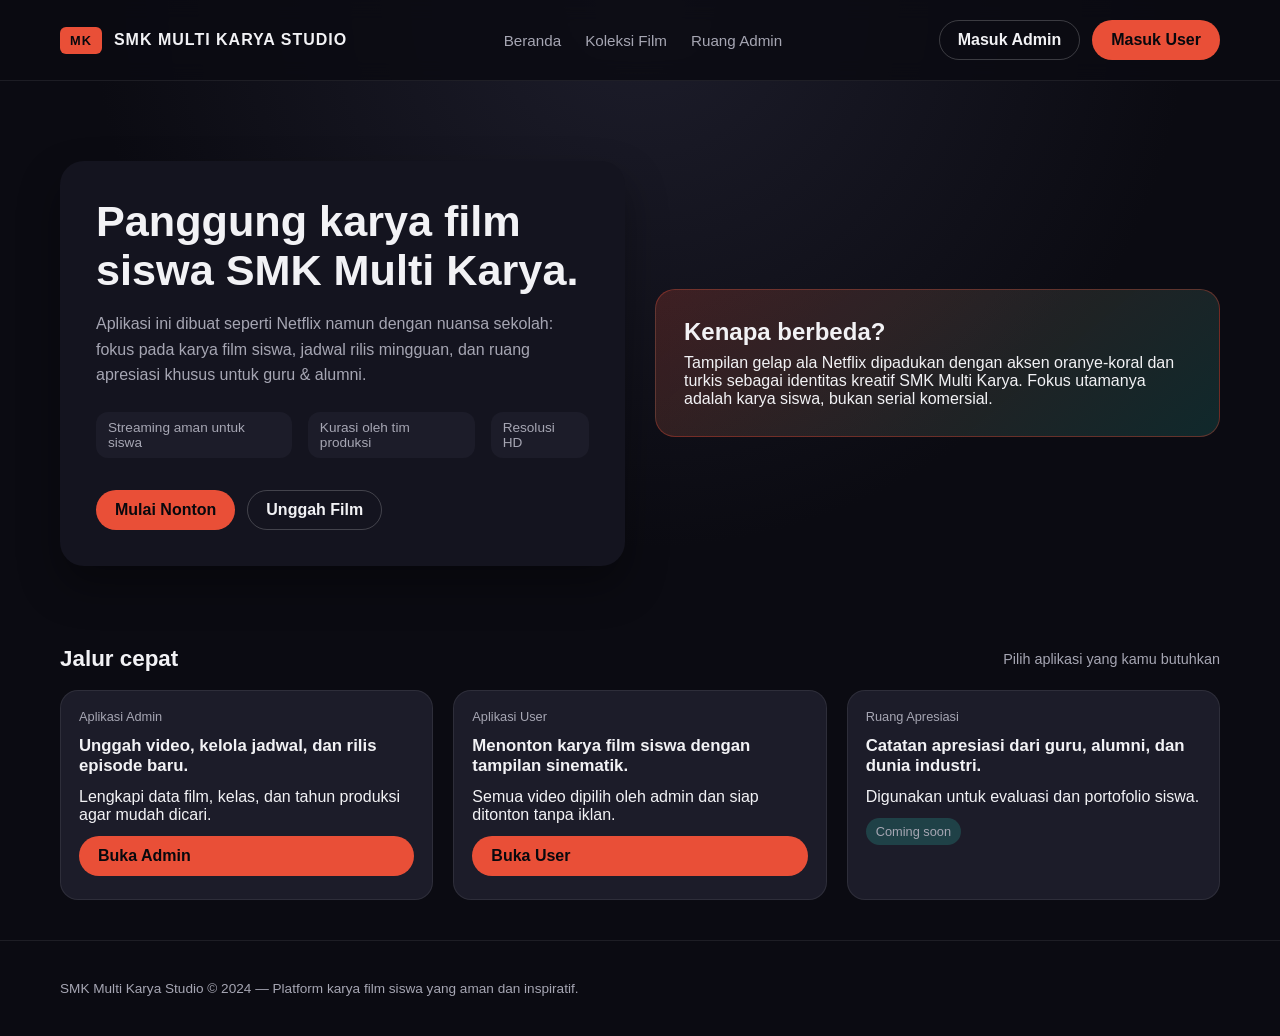
==== index.html @ c78f4619 "Add SMK Multi Karya streaming layouts" ====
<!DOCTYPE html>
<html lang="id">
<head>
  <meta charset="UTF-8" />
  <meta http-equiv="X-UA-Compatible" content="IE=edge" />
  <meta name="viewport" content="width=device-width, initial-scale=1.0" />
  <title>SMK Multi Karya Studio</title>
  <link rel="stylesheet" href="styles.css" />
</head>
<body>
  <header>
    <div class="navbar">
      <div class="brand">
        <span class="brand-badge">MK</span>
        <span>SMK MULTI KARYA STUDIO</span>
      </div>
      <nav class="nav-links">
        <a href="user.html">Beranda</a>
        <a href="user.html#koleksi">Koleksi Film</a>
        <a href="admin.html">Ruang Admin</a>
      </nav>
      <div class="nav-actions">
        <a class="button outline" href="admin.html">Masuk Admin</a>
        <a class="button" href="user.html">Masuk User</a>
      </div>
    </div>
  </header>

  <main>
    <section class="hero">
      <div class="hero-card">
        <h1>Panggung karya film siswa SMK Multi Karya.</h1>
        <p>
          Aplikasi ini dibuat seperti Netflix namun dengan nuansa sekolah: fokus pada karya film siswa, jadwal rilis
          mingguan, dan ruang apresiasi khusus untuk guru &amp; alumni.
        </p>
        <div class="hero-highlight">
          <span>Streaming aman untuk siswa</span>
          <span>Kurasi oleh tim produksi</span>
          <span>Resolusi HD</span>
        </div>
        <div class="nav-actions">
          <a class="button" href="user.html">Mulai Nonton</a>
          <a class="button outline" href="admin.html">Unggah Film</a>
        </div>
      </div>
      <div class="banner">
        <h2>Kenapa berbeda?</h2>
        <p>
          Tampilan gelap ala Netflix dipadukan dengan aksen oranye-koral dan turkis sebagai identitas kreatif SMK Multi
          Karya. Fokus utamanya adalah karya siswa, bukan serial komersial.
        </p>
      </div>
    </section>

    <section class="grid-section">
      <div class="section-title">
        <h3>Jalur cepat</h3>
        <span>Pilih aplikasi yang kamu butuhkan</span>
      </div>
      <div class="card-grid">
        <div class="card">
          <span>Aplikasi Admin</span>
          <strong>Unggah video, kelola jadwal, dan rilis episode baru.</strong>
          <p>Lengkapi data film, kelas, dan tahun produksi agar mudah dicari.</p>
          <a class="button" href="admin.html">Buka Admin</a>
        </div>
        <div class="card">
          <span>Aplikasi User</span>
          <strong>Menonton karya film siswa dengan tampilan sinematik.</strong>
          <p>Semua video dipilih oleh admin dan siap ditonton tanpa iklan.</p>
          <a class="button" href="user.html">Buka User</a>
        </div>
        <div class="card">
          <span>Ruang Apresiasi</span>
          <strong>Catatan apresiasi dari guru, alumni, dan dunia industri.</strong>
          <p>Digunakan untuk evaluasi dan portofolio siswa.</p>
          <span class="tag">Coming soon</span>
        </div>
      </div>
    </section>
  </main>

  <footer>
    <p>SMK Multi Karya Studio &copy; 2024 — Platform karya film siswa yang aman dan inspiratif.</p>
  </footer>
</body>
</html>
---- styles.css ----
:root {
  color-scheme: dark;
  --bg: #0b0b12;
  --panel: #14141f;
  --panel-alt: #1c1c29;
  --text: #f2f2f5;
  --muted: #a6a6b3;
  --accent: #e94f37;
  --accent-soft: #ff8f6b;
  --success: #2dd4bf;
}

* {
  box-sizing: border-box;
  margin: 0;
  padding: 0;
  font-family: "Segoe UI", Tahoma, Geneva, Verdana, sans-serif;
}

body {
  background: radial-gradient(circle at top, #1d1d2b 0%, #0b0b12 45%);
  color: var(--text);
  min-height: 100vh;
}

a {
  color: inherit;
  text-decoration: none;
}

header {
  position: sticky;
  top: 0;
  z-index: 10;
  background: rgba(11, 11, 18, 0.85);
  backdrop-filter: blur(10px);
  border-bottom: 1px solid rgba(255, 255, 255, 0.08);
}

.navbar {
  display: flex;
  align-items: center;
  justify-content: space-between;
  padding: 20px 60px;
}

.brand {
  display: flex;
  align-items: center;
  gap: 12px;
  font-weight: 700;
  letter-spacing: 1px;
}

.brand-badge {
  background: var(--accent);
  color: #08080d;
  padding: 6px 10px;
  border-radius: 6px;
  font-size: 0.8rem;
}

.nav-links {
  display: flex;
  gap: 24px;
  font-size: 0.95rem;
  color: var(--muted);
}

.nav-actions {
  display: flex;
  gap: 12px;
  align-items: center;
}

.button {
  padding: 10px 18px;
  border-radius: 999px;
  border: 1px solid transparent;
  font-weight: 600;
  cursor: pointer;
  transition: 0.2s ease;
  background: var(--accent);
  color: #08080d;
}

.button.outline {
  background: transparent;
  border: 1px solid rgba(255, 255, 255, 0.2);
  color: var(--text);
}

.button:hover {
  transform: translateY(-1px);
  box-shadow: 0 8px 24px rgba(233, 79, 55, 0.35);
}

.hero {
  display: grid;
  grid-template-columns: repeat(auto-fit, minmax(280px, 1fr));
  gap: 30px;
  padding: 80px 60px 40px;
  align-items: center;
}

.hero-card {
  background: var(--panel);
  border-radius: 24px;
  padding: 36px;
  box-shadow: 0 20px 40px rgba(0, 0, 0, 0.35);
}

.hero-card h1 {
  font-size: 2.7rem;
  margin-bottom: 16px;
}

.hero-card p {
  color: var(--muted);
  margin-bottom: 24px;
  line-height: 1.6;
}

.hero-highlight {
  display: flex;
  gap: 16px;
  align-items: center;
  color: var(--muted);
  margin-bottom: 32px;
}

.hero-highlight span {
  background: var(--panel-alt);
  padding: 8px 12px;
  border-radius: 12px;
  font-size: 0.85rem;
}

.banner {
  background: linear-gradient(140deg, rgba(233, 79, 55, 0.2), rgba(45, 212, 191, 0.15));
  border: 1px solid rgba(233, 79, 55, 0.35);
  padding: 28px;
  border-radius: 20px;
}

.banner h2 {
  font-size: 1.5rem;
  margin-bottom: 8px;
}

.grid-section {
  padding: 40px 60px;
}

.section-title {
  display: flex;
  align-items: center;
  justify-content: space-between;
  margin-bottom: 18px;
}

.section-title h3 {
  font-size: 1.4rem;
}

.section-title span {
  color: var(--muted);
  font-size: 0.9rem;
}

.card-grid {
  display: grid;
  grid-template-columns: repeat(auto-fit, minmax(220px, 1fr));
  gap: 20px;
}

.card {
  background: var(--panel-alt);
  border-radius: 18px;
  padding: 18px;
  border: 1px solid rgba(255, 255, 255, 0.08);
  display: flex;
  flex-direction: column;
  gap: 12px;
  min-height: 210px;
}

.card span {
  font-size: 0.8rem;
  color: var(--muted);
}

.card strong {
  font-size: 1.05rem;
}

.tag {
  display: inline-flex;
  align-items: center;
  gap: 6px;
  background: rgba(45, 212, 191, 0.2);
  color: var(--success);
  padding: 6px 10px;
  border-radius: 999px;
  font-size: 0.75rem;
  width: fit-content;
}

.upload-box {
  border: 2px dashed rgba(233, 79, 55, 0.4);
  border-radius: 20px;
  padding: 28px;
  text-align: center;
  color: var(--muted);
  display: flex;
  flex-direction: column;
  gap: 12px;
}

.upload-box strong {
  color: var(--text);
  font-size: 1.1rem;
}

.form-row {
  display: grid;
  grid-template-columns: repeat(auto-fit, minmax(200px, 1fr));
  gap: 14px;
}

input,
select {
  background: var(--panel);
  color: var(--text);
  border: 1px solid rgba(255, 255, 255, 0.12);
  border-radius: 12px;
  padding: 12px 14px;
}

footer {
  padding: 40px 60px;
  color: var(--muted);
  border-top: 1px solid rgba(255, 255, 255, 0.08);
  font-size: 0.85rem;
}

.media-row {
  display: grid;
  grid-template-columns: repeat(auto-fit, minmax(160px, 1fr));
  gap: 16px;
}

.media-tile {
  background: linear-gradient(160deg, rgba(255, 255, 255, 0.05), rgba(255, 255, 255, 0));
  border-radius: 16px;
  padding: 16px;
  border: 1px solid rgba(255, 255, 255, 0.08);
  display: flex;
  flex-direction: column;
  gap: 10px;
}

.media-tile .thumb {
  height: 110px;
  border-radius: 12px;
  background: linear-gradient(120deg, rgba(233, 79, 55, 0.5), rgba(45, 212, 191, 0.3));
  display: flex;
  align-items: center;
  justify-content: center;
  font-weight: 700;
  letter-spacing: 1px;
}

.media-tile p {
  color: var(--muted);
  font-size: 0.8rem;
  line-height: 1.4;
}

.badge {
  background: rgba(255, 143, 107, 0.2);
  color: var(--accent-soft);
  padding: 6px 10px;
  border-radius: 999px;
  font-size: 0.7rem;
  width: fit-content;
}

@media (max-width: 900px) {
  .navbar,
  .hero,
  .grid-section,
  footer {
    padding-left: 24px;
    padding-right: 24px;
  }

  .nav-links {
    display: none;
  }
}
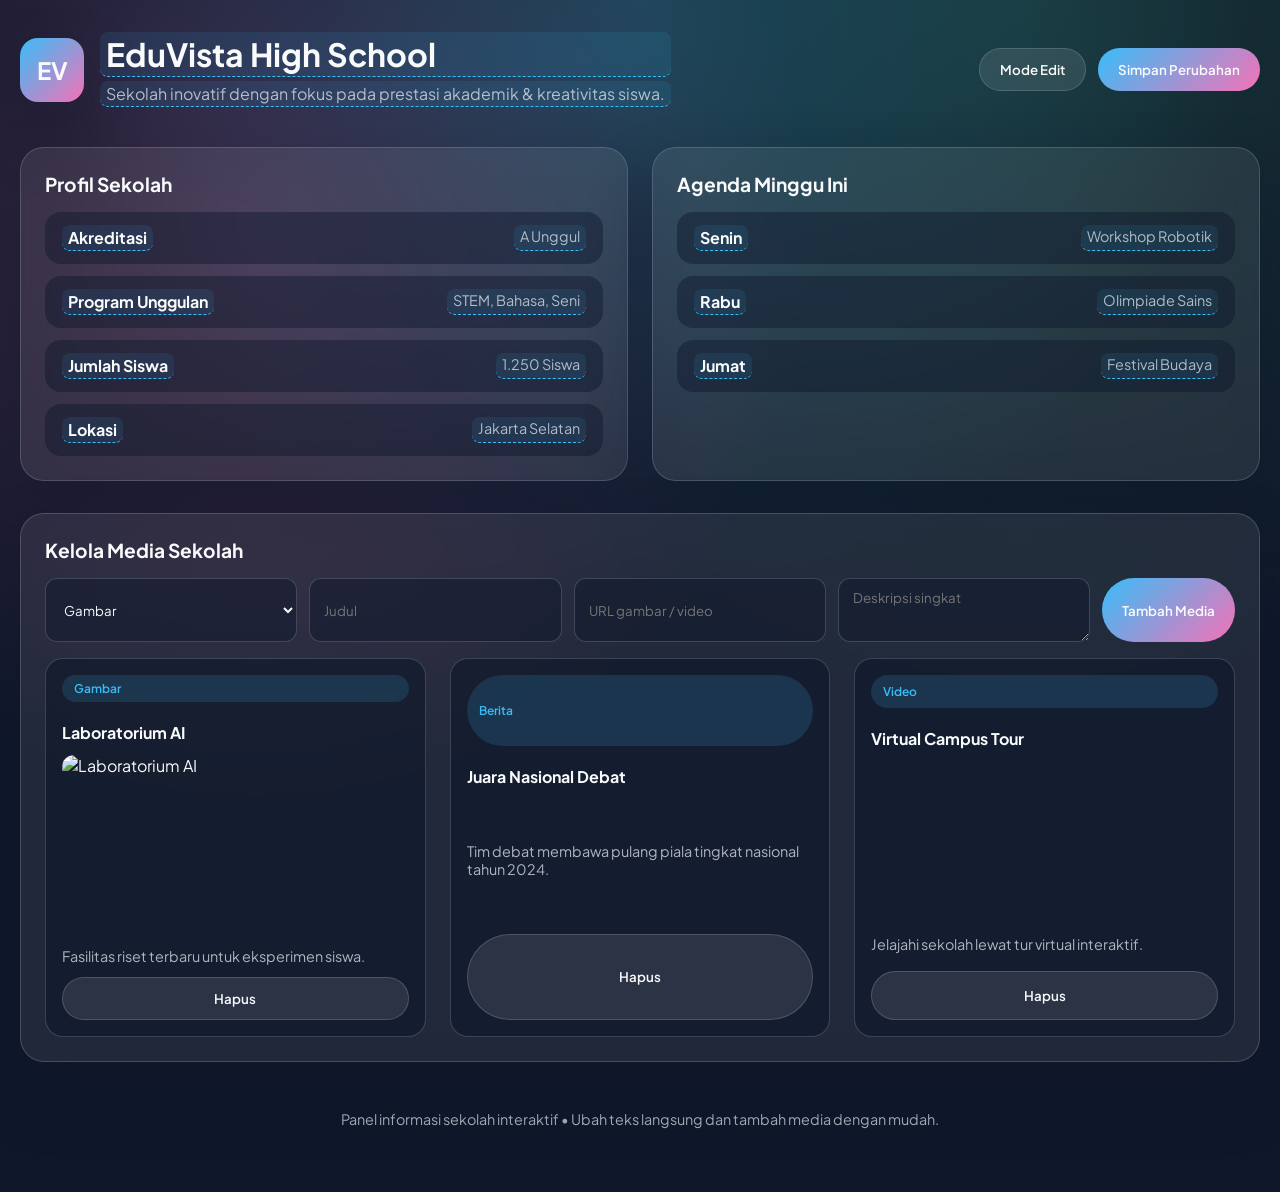
==== commit f95d3927: "Add editable school info web app" ====
--- a/index.html
+++ b/index.html
@@ -2,87 +2,462 @@
 <html lang="id">
 <head>
   <meta charset="UTF-8" />
-  <meta http-equiv="X-UA-Compatible" content="IE=edge" />
   <meta name="viewport" content="width=device-width, initial-scale=1.0" />
-  <title>SMK Multi Karya Studio</title>
-  <link rel="stylesheet" href="styles.css" />
+  <title>EduVista School Hub</title>
+  <link rel="preconnect" href="https://fonts.googleapis.com" />
+  <link rel="preconnect" href="https://fonts.gstatic.com" crossorigin />
+  <link
+    href="https://fonts.googleapis.com/css2?family=Plus+Jakarta+Sans:wght@300;400;500;600;700&display=swap"
+    rel="stylesheet"
+  />
+  <style>
+    :root {
+      --bg: #0f172a;
+      --card: rgba(255, 255, 255, 0.08);
+      --muted: rgba(226, 232, 240, 0.75);
+      --accent: #38bdf8;
+      --accent-2: #f472b6;
+      --accent-3: #4ade80;
+      --border: rgba(148, 163, 184, 0.3);
+      --shadow: 0 30px 60px rgba(15, 23, 42, 0.45);
+    }
+
+    * {
+      box-sizing: border-box;
+      margin: 0;
+      padding: 0;
+      font-family: "Plus Jakarta Sans", sans-serif;
+    }
+
+    body {
+      min-height: 100vh;
+      background: radial-gradient(circle at top, rgba(56, 189, 248, 0.2), transparent 45%),
+        radial-gradient(circle at 20% 20%, rgba(244, 114, 182, 0.2), transparent 40%),
+        radial-gradient(circle at 80% 0%, rgba(74, 222, 128, 0.15), transparent 45%),
+        var(--bg);
+      color: #f8fafc;
+      padding: 32px 20px 64px;
+    }
+
+    header {
+      display: flex;
+      flex-wrap: wrap;
+      align-items: center;
+      justify-content: space-between;
+      gap: 24px;
+      margin-bottom: 40px;
+    }
+
+    .brand {
+      display: flex;
+      align-items: center;
+      gap: 16px;
+    }
+
+    .brand-mark {
+      width: 64px;
+      height: 64px;
+      border-radius: 18px;
+      background: linear-gradient(135deg, var(--accent), var(--accent-2));
+      display: grid;
+      place-items: center;
+      font-weight: 700;
+      font-size: 24px;
+      box-shadow: var(--shadow);
+    }
+
+    .brand h1 {
+      font-size: clamp(1.8rem, 2.5vw, 2.8rem);
+      margin-bottom: 4px;
+    }
+
+    .brand p {
+      color: var(--muted);
+    }
+
+    .cta {
+      display: flex;
+      gap: 12px;
+      flex-wrap: wrap;
+    }
+
+    .btn {
+      border: none;
+      padding: 12px 20px;
+      border-radius: 999px;
+      font-weight: 600;
+      cursor: pointer;
+      transition: transform 0.2s ease, box-shadow 0.2s ease;
+      background: rgba(255, 255, 255, 0.1);
+      color: #f8fafc;
+      border: 1px solid var(--border);
+    }
+
+    .btn.primary {
+      background: linear-gradient(135deg, var(--accent), var(--accent-2));
+      border: none;
+    }
+
+    .btn:hover {
+      transform: translateY(-2px);
+      box-shadow: 0 15px 30px rgba(15, 23, 42, 0.35);
+    }
+
+    .grid {
+      display: grid;
+      gap: 24px;
+    }
+
+    .grid.two {
+      grid-template-columns: repeat(auto-fit, minmax(280px, 1fr));
+    }
+
+    .grid.three {
+      grid-template-columns: repeat(auto-fit, minmax(260px, 1fr));
+    }
+
+    .card {
+      background: var(--card);
+      border-radius: 24px;
+      padding: 24px;
+      border: 1px solid var(--border);
+      box-shadow: var(--shadow);
+      backdrop-filter: blur(14px);
+    }
+
+    .card h2 {
+      font-size: 1.2rem;
+      margin-bottom: 16px;
+    }
+
+    .meta-list {
+      display: grid;
+      gap: 12px;
+    }
+
+    .meta-item {
+      display: flex;
+      justify-content: space-between;
+      gap: 12px;
+      padding: 12px 16px;
+      border-radius: 16px;
+      background: rgba(15, 23, 42, 0.45);
+      border: 1px solid transparent;
+    }
+
+    .meta-item span {
+      color: var(--muted);
+      font-size: 0.9rem;
+    }
+
+    .editable {
+      outline: none;
+      border-bottom: 1px dashed transparent;
+    }
+
+    .editable[contenteditable="true"] {
+      border-color: var(--accent);
+      background: rgba(56, 189, 248, 0.1);
+      padding: 2px 6px;
+      border-radius: 8px;
+    }
+
+    .media-toolbar {
+      display: flex;
+      flex-wrap: wrap;
+      gap: 12px;
+      margin-bottom: 16px;
+    }
+
+    .media-toolbar input,
+    .media-toolbar textarea,
+    .media-toolbar select {
+      flex: 1 1 180px;
+      padding: 10px 14px;
+      border-radius: 12px;
+      border: 1px solid var(--border);
+      background: rgba(15, 23, 42, 0.5);
+      color: #f8fafc;
+    }
+
+    .media-toolbar textarea {
+      min-height: 64px;
+      resize: vertical;
+    }
+
+    .tag {
+      display: inline-flex;
+      align-items: center;
+      gap: 8px;
+      padding: 6px 12px;
+      border-radius: 999px;
+      font-size: 0.75rem;
+      font-weight: 600;
+      background: rgba(56, 189, 248, 0.15);
+      color: var(--accent);
+      margin-bottom: 8px;
+    }
+
+    .media-card {
+      display: grid;
+      gap: 12px;
+      background: rgba(15, 23, 42, 0.65);
+      border-radius: 18px;
+      padding: 16px;
+      border: 1px solid var(--border);
+    }
+
+    .media-card img,
+    .media-card iframe {
+      width: 100%;
+      border-radius: 12px;
+      border: none;
+    }
+
+    .media-card img {
+      height: 180px;
+      object-fit: cover;
+    }
+
+    .media-card h3 {
+      font-size: 1rem;
+    }
+
+    .media-card p {
+      color: var(--muted);
+      font-size: 0.9rem;
+    }
+
+    footer {
+      margin-top: 48px;
+      text-align: center;
+      color: var(--muted);
+      font-size: 0.9rem;
+    }
+  </style>
 </head>
 <body>
   <header>
-    <div class="navbar">
-      <div class="brand">
-        <span class="brand-badge">MK</span>
-        <span>SMK MULTI KARYA STUDIO</span>
-      </div>
-      <nav class="nav-links">
-        <a href="user.html">Beranda</a>
-        <a href="user.html#koleksi">Koleksi Film</a>
-        <a href="admin.html">Ruang Admin</a>
-      </nav>
-      <div class="nav-actions">
-        <a class="button outline" href="admin.html">Masuk Admin</a>
-        <a class="button" href="user.html">Masuk User</a>
+    <div class="brand">
+      <div class="brand-mark">EV</div>
+      <div>
+        <h1 class="editable" contenteditable="true">EduVista High School</h1>
+        <p class="editable" contenteditable="true">Sekolah inovatif dengan fokus pada prestasi akademik & kreativitas siswa.</p>
       </div>
     </div>
+    <div class="cta">
+      <button class="btn" id="toggleEdit">Mode Edit</button>
+      <button class="btn primary" id="saveData">Simpan Perubahan</button>
+    </div>
   </header>
 
-  <main>
-    <section class="hero">
-      <div class="hero-card">
-        <h1>Panggung karya film siswa SMK Multi Karya.</h1>
-        <p>
-          Aplikasi ini dibuat seperti Netflix namun dengan nuansa sekolah: fokus pada karya film siswa, jadwal rilis
-          mingguan, dan ruang apresiasi khusus untuk guru &amp; alumni.
-        </p>
-        <div class="hero-highlight">
-          <span>Streaming aman untuk siswa</span>
-          <span>Kurasi oleh tim produksi</span>
-          <span>Resolusi HD</span>
+  <main class="grid" style="gap: 32px;">
+    <section class="grid two">
+      <article class="card">
+        <h2>Profil Sekolah</h2>
+        <div class="meta-list">
+          <div class="meta-item">
+            <strong class="editable" contenteditable="true">Akreditasi</strong>
+            <span class="editable" contenteditable="true">A Unggul</span>
+          </div>
+          <div class="meta-item">
+            <strong class="editable" contenteditable="true">Program Unggulan</strong>
+            <span class="editable" contenteditable="true">STEM, Bahasa, Seni</span>
+          </div>
+          <div class="meta-item">
+            <strong class="editable" contenteditable="true">Jumlah Siswa</strong>
+            <span class="editable" contenteditable="true">1.250 Siswa</span>
+          </div>
+          <div class="meta-item">
+            <strong class="editable" contenteditable="true">Lokasi</strong>
+            <span class="editable" contenteditable="true">Jakarta Selatan</span>
+          </div>
         </div>
-        <div class="nav-actions">
-          <a class="button" href="user.html">Mulai Nonton</a>
-          <a class="button outline" href="admin.html">Unggah Film</a>
-        </div>
+      </article>
+      <article class="card">
+        <h2>Agenda Minggu Ini</h2>
+        <ul class="meta-list">
+          <li class="meta-item">
+            <strong class="editable" contenteditable="true">Senin</strong>
+            <span class="editable" contenteditable="true">Workshop Robotik</span>
+          </li>
+          <li class="meta-item">
+            <strong class="editable" contenteditable="true">Rabu</strong>
+            <span class="editable" contenteditable="true">Olimpiade Sains</span>
+          </li>
+          <li class="meta-item">
+            <strong class="editable" contenteditable="true">Jumat</strong>
+            <span class="editable" contenteditable="true">Festival Budaya</span>
+          </li>
+        </ul>
+      </article>
+    </section>
+
+    <section class="card">
+      <h2>Kelola Media Sekolah</h2>
+      <div class="media-toolbar">
+        <select id="mediaType">
+          <option value="image">Gambar</option>
+          <option value="news">Berita</option>
+          <option value="video">Video</option>
+        </select>
+        <input type="text" id="mediaTitle" placeholder="Judul" />
+        <input type="text" id="mediaSource" placeholder="URL gambar / video" />
+        <textarea id="mediaDesc" placeholder="Deskripsi singkat"></textarea>
+        <button class="btn primary" id="addMedia">Tambah Media</button>
       </div>
-      <div class="banner">
-        <h2>Kenapa berbeda?</h2>
-        <p>
-          Tampilan gelap ala Netflix dipadukan dengan aksen oranye-koral dan turkis sebagai identitas kreatif SMK Multi
-          Karya. Fokus utamanya adalah karya siswa, bukan serial komersial.
-        </p>
-      </div>
-    </section>
-
-    <section class="grid-section">
-      <div class="section-title">
-        <h3>Jalur cepat</h3>
-        <span>Pilih aplikasi yang kamu butuhkan</span>
-      </div>
-      <div class="card-grid">
-        <div class="card">
-          <span>Aplikasi Admin</span>
-          <strong>Unggah video, kelola jadwal, dan rilis episode baru.</strong>
-          <p>Lengkapi data film, kelas, dan tahun produksi agar mudah dicari.</p>
-          <a class="button" href="admin.html">Buka Admin</a>
-        </div>
-        <div class="card">
-          <span>Aplikasi User</span>
-          <strong>Menonton karya film siswa dengan tampilan sinematik.</strong>
-          <p>Semua video dipilih oleh admin dan siap ditonton tanpa iklan.</p>
-          <a class="button" href="user.html">Buka User</a>
-        </div>
-        <div class="card">
-          <span>Ruang Apresiasi</span>
-          <strong>Catatan apresiasi dari guru, alumni, dan dunia industri.</strong>
-          <p>Digunakan untuk evaluasi dan portofolio siswa.</p>
-          <span class="tag">Coming soon</span>
-        </div>
-      </div>
+      <div class="grid three" id="mediaGrid"></div>
     </section>
   </main>
 
   <footer>
-    <p>SMK Multi Karya Studio &copy; 2024 — Platform karya film siswa yang aman dan inspiratif.</p>
+    Panel informasi sekolah interaktif • Ubah teks langsung dan tambah media dengan mudah.
   </footer>
+
+  <script>
+    const editableElements = Array.from(document.querySelectorAll(".editable"));
+    const toggleEditButton = document.getElementById("toggleEdit");
+    const saveButton = document.getElementById("saveData");
+    const mediaGrid = document.getElementById("mediaGrid");
+    const mediaType = document.getElementById("mediaType");
+    const mediaTitle = document.getElementById("mediaTitle");
+    const mediaSource = document.getElementById("mediaSource");
+    const mediaDesc = document.getElementById("mediaDesc");
+
+    let isEditMode = true;
+
+    const defaultMedia = [
+      {
+        type: "image",
+        title: "Laboratorium AI",
+        source: "https://images.unsplash.com/photo-1523050854058-8df90110c9f1?auto=format&fit=crop&w=800&q=80",
+        desc: "Fasilitas riset terbaru untuk eksperimen siswa."
+      },
+      {
+        type: "news",
+        title: "Juara Nasional Debat",
+        source: "",
+        desc: "Tim debat membawa pulang piala tingkat nasional tahun 2024."
+      },
+      {
+        type: "video",
+        title: "Virtual Campus Tour",
+        source: "https://www.youtube.com/embed/dQw4w9WgXcQ",
+        desc: "Jelajahi sekolah lewat tur virtual interaktif."
+      }
+    ];
+
+    const loadData = () => {
+      const savedText = JSON.parse(localStorage.getItem("schoolText"));
+      if (savedText) {
+        editableElements.forEach((el, idx) => {
+          el.textContent = savedText[idx] || el.textContent;
+        });
+      }
+
+      const savedMedia = JSON.parse(localStorage.getItem("schoolMedia"));
+      renderMedia(savedMedia && savedMedia.length ? savedMedia : defaultMedia);
+    };
+
+    const renderMedia = (items) => {
+      mediaGrid.innerHTML = "";
+      items.forEach((item, index) => {
+        const card = document.createElement("div");
+        card.className = "media-card";
+
+        const badge = document.createElement("div");
+        badge.className = "tag";
+        badge.textContent = item.type === "news" ? "Berita" : item.type === "video" ? "Video" : "Gambar";
+
+        const title = document.createElement("h3");
+        title.textContent = item.title;
+
+        const desc = document.createElement("p");
+        desc.textContent = item.desc;
+
+        card.append(badge, title);
+
+        if (item.type === "image") {
+          const img = document.createElement("img");
+          img.src = item.source;
+          img.alt = item.title;
+          card.append(img);
+        }
+
+        if (item.type === "video") {
+          const iframe = document.createElement("iframe");
+          iframe.src = item.source;
+          iframe.title = item.title;
+          iframe.allow = "accelerometer; autoplay; clipboard-write; encrypted-media; gyroscope; picture-in-picture";
+          iframe.allowFullscreen = true;
+          card.append(iframe);
+        }
+
+        card.append(desc);
+
+        const removeButton = document.createElement("button");
+        removeButton.className = "btn";
+        removeButton.textContent = "Hapus";
+        removeButton.onclick = () => {
+          const newItems = items.filter((_, i) => i !== index);
+          saveMedia(newItems);
+          renderMedia(newItems);
+        };
+
+        card.append(removeButton);
+        mediaGrid.append(card);
+      });
+    };
+
+    const saveText = () => {
+      const values = editableElements.map((el) => el.textContent.trim());
+      localStorage.setItem("schoolText", JSON.stringify(values));
+    };
+
+    const saveMedia = (items) => {
+      localStorage.setItem("schoolMedia", JSON.stringify(items));
+    };
+
+    const getMediaItems = () => {
+      return JSON.parse(localStorage.getItem("schoolMedia")) || defaultMedia;
+    };
+
+    toggleEditButton.addEventListener("click", () => {
+      isEditMode = !isEditMode;
+      editableElements.forEach((el) => {
+        el.setAttribute("contenteditable", isEditMode);
+      });
+      toggleEditButton.textContent = isEditMode ? "Mode Edit" : "Mode Lihat";
+    });
+
+    saveButton.addEventListener("click", () => {
+      saveText();
+      alert("Perubahan disimpan secara lokal di browser.");
+    });
+
+    document.getElementById("addMedia").addEventListener("click", () => {
+      if (!mediaTitle.value.trim()) {
+        alert("Judul wajib diisi.");
+        return;
+      }
+
+      const newItem = {
+        type: mediaType.value,
+        title: mediaTitle.value.trim(),
+        source: mediaSource.value.trim(),
+        desc: mediaDesc.value.trim() || "Deskripsi belum diisi."
+      };
+
+      const items = [...getMediaItems(), newItem];
+      saveMedia(items);
+      renderMedia(items);
+
+      mediaTitle.value = "";
+      mediaSource.value = "";
+      mediaDesc.value = "";
+    });
+
+    loadData();
+  </script>
 </body>
 </html>
